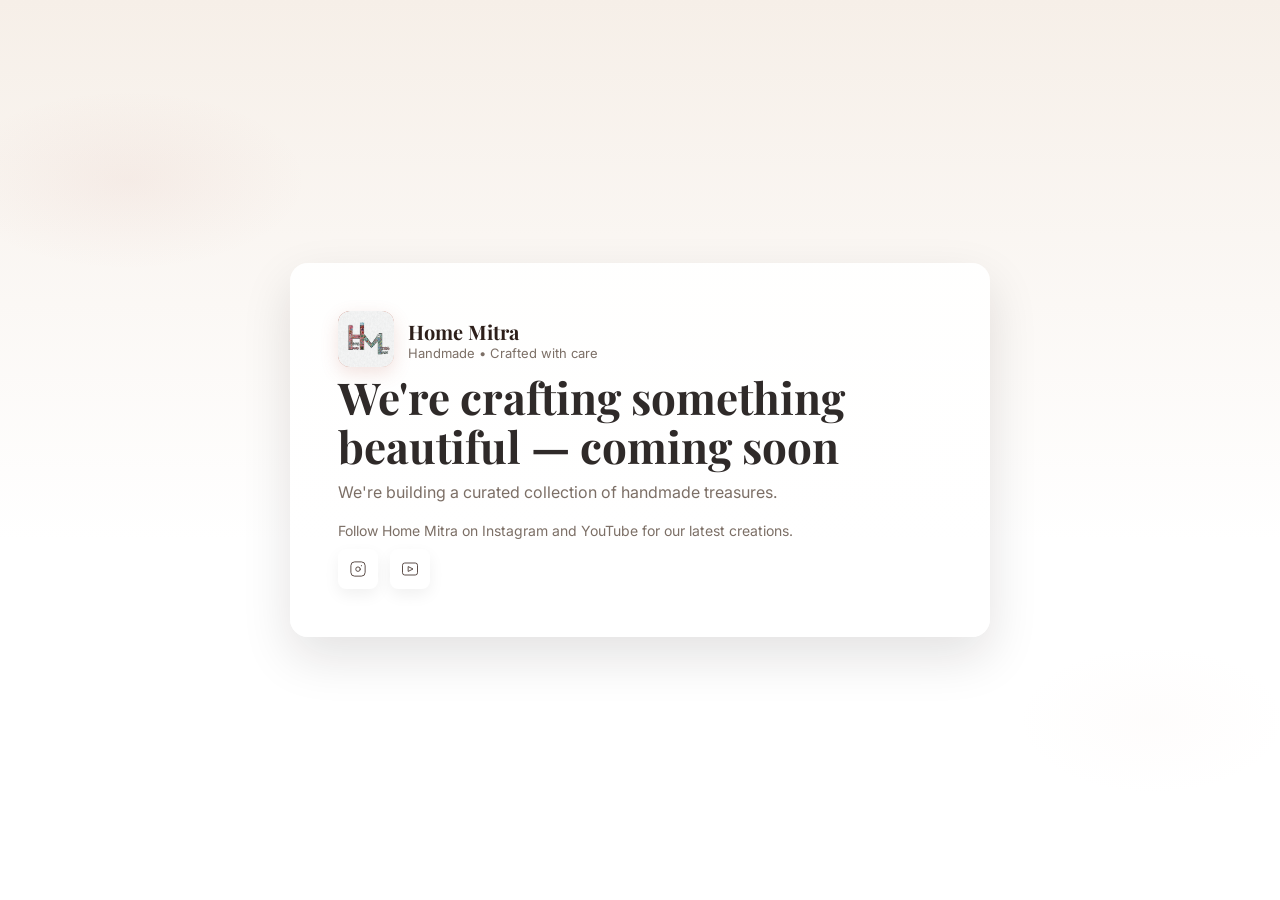
==== index.html @ 05067bf1 "Coming soon page" ====
<!doctype html>
<html lang="en">

<head>
    <meta charset="utf-8" />
    <meta name="viewport" content="width=device-width,initial-scale=1" />
    <title>Coming Soon — Home Mitra</title>
    <link rel="icon" type="image/png" href="images/favicon.ico">
    <link
        href="https://fonts.googleapis.com/css2?family=Inter:wght@300;400;600;700&family=Playfair+Display:wght@600&display=swap"
        rel="stylesheet">

    <style>
        :root {
            --bg-1: #f6efe8;
            --accent: #b55d4c;
            --muted: #7c6f66;
            --card: #ffffff;
        }

        * {
            box-sizing: border-box
        }

        html,
        body {
            height: 100%;
            margin: 0;
            font-family: Inter, system-ui, 'Segoe UI', Roboto, Helvetica, Arial;
            color: #222
        }

        body {
            display: grid;
            place-items: center;
            background: radial-gradient(1200px 600px at 10% 20%, rgba(181, 93, 76, 0.06), transparent 15%),
                radial-gradient(900px 500px at 90% 80%, rgba(229, 190, 176, 0.04), transparent 15%),
                linear-gradient(180deg, var(--bg-1), #fff 60%);
            min-height: 100vh;
            padding: 28px;
        }

        .card {
            position: relative;
            z-index: 2;
            width: 100%;
            max-width: 700px;
            border-radius: 18px;
            padding: 48px;
            background: linear-gradient(180deg, rgba(255, 255, 255, 0.95), rgba(255, 255, 255, 0.88));
            box-shadow: 0 20px 50px rgba(21, 20, 19, 0.12);
            display: flex;
            flex-direction: column;
            align-items: flex-start;
            text-align: left;
            gap: 20px;
        }

        .brand {
            display: flex;
            align-items: center;
            gap: 14px;
        }

        .logo {
            width: 56px;
            height: 56px;
            border-radius: 12px;
            background: linear-gradient(135deg, var(--accent), #e7b9ad);
            display: flex;
            justify-content: center;
            align-items: center;
            overflow: hidden;
            box-shadow: 0 6px 18px rgba(181, 93, 76, 0.18);
        }

        .logo img {
            width: 100%;
            height: 100%;
            object-fit: cover;
            border-radius: 10px;
        }

        .site-name {
            font-family: "Playfair Display", serif;
            font-size: 20px;
            color: #2d1f1a;
            font-weight: 700;
        }

        h1 {
            margin: 6px 0 12px;
            font-family: "Playfair Display", serif;
            font-size: 44px;
            line-height: 1.1;
            color: #2f2a29;
        }

        p.lead {
            margin: 0 0 20px;
            color: var(--muted);
            font-size: 16px;
            max-width: 58ch;
        }

        .note {
            margin-top: 10px;
            font-size: 14px;
            color: var(--muted);
        }

        .social {
            display: flex;
            gap: 12px;
            justify-content: flex-start;
            margin-top: 10px;
        }

        .social a {
            width: 40px;
            height: 40px;
            border-radius: 8px;
            background: #fff;
            display: grid;
            place-items: center;
            text-decoration: none;
            color: #2b2b2b;
            box-shadow: 0 6px 16px rgba(0, 0, 0, 0.06);
        }

        @media (max-width:600px) {
            .card {
                padding: 30px 20px;
            }

            h1 {
                font-size: 32px;
            }
        }
    </style>
</head>

<body>

    <main class="card">
        <section>
            <div class="brand">
                <!-- replace the src below with your actual logo path -->
                <div class="logo">
                    <img src="images/logo.jpg" alt="Home Mitra Logo" />
                </div>
                <div>
                    <div class="site-name">Home Mitra</div>
                    <div style="font-size:13px;color:var(--muted)">Handmade • Crafted with care</div>
                </div>
            </div>

            <h1>We're crafting something beautiful — coming soon</h1>
            <p class="lead">We're building a curated collection of handmade treasures.</p>

            <div class="note">Follow Home Mitra on Instagram and YouTube for our latest creations.</div>
            <div class="social">
                <a href="https://www.instagram.com/home_mitra?igsh=OGVlNzlpdnpwcTgy" title="Instagram" aria-label="Instagram">
                    <svg width="18" height="18" viewBox="0 0 24 24" fill="none">
                        <rect x="2.5" y="2.5" width="19" height="19" rx="5" stroke="#4b3b36" stroke-width="1.2" />
                        <path d="M16.5 7.5h.01" stroke="#4b3b36" stroke-width="1.4" stroke-linecap="round" />
                        <path d="M15 12.2a3 3 0 1 1-6 0 3 3 0 0 1 6 0z" stroke="#4b3b36" stroke-width="1.2"
                            stroke-linecap="round" stroke-linejoin="round" />
                    </svg>
                </a>

                <a href="https://youtube.com/@home_mitra?si=1oGCM_lJchJNi71o" title="YouTube" aria-label="YouTube">
  <svg width="18" height="18" viewBox="0 0 24 24" fill="none">
    <rect x="2" y="4" width="20" height="16" rx="3" stroke="#4b3b36" stroke-width="1.2"/>
    <polygon points="10,9 16,12 10,15" stroke="#4b3b36" stroke-width="1.2" fill="none" stroke-linejoin="round" stroke-linecap="round"/>
  </svg>
</a>


            </div>
        </section>
    </main>

</body>

</html>
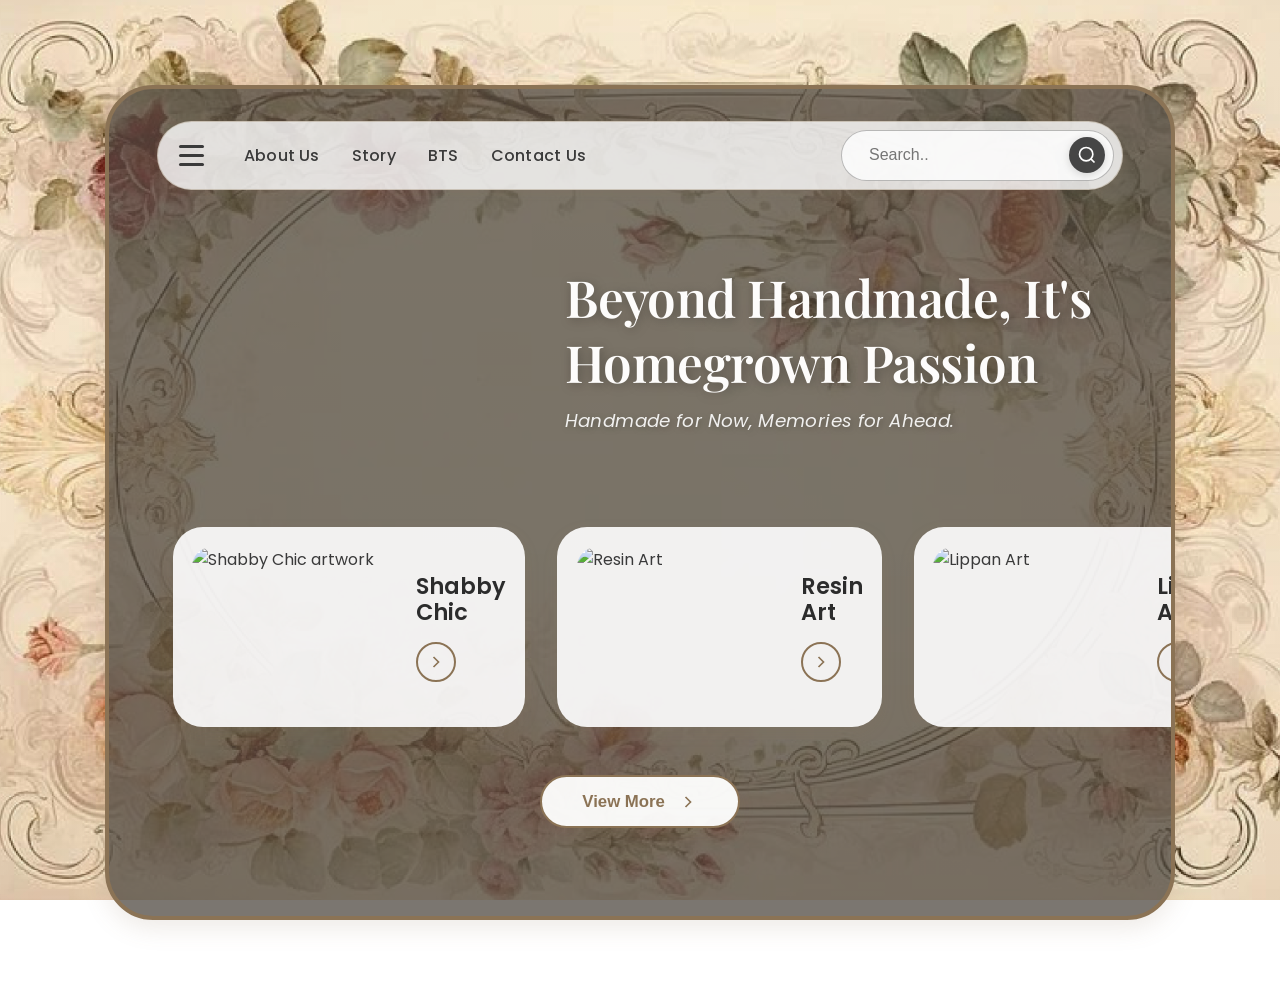
==== commit 41df26e6: "Home page" ====
--- a/index.html
+++ b/index.html
@@ -1,186 +1,117 @@
-<!doctype html>
+<!DOCTYPE html>
 <html lang="en">
+<head>
+    <meta charset="UTF-8">
+    <meta name="viewport" content="width=device-width, initial-scale=1.0">
+    <title>Home Mitra - Beyond Handmade, It's Homegrown Passion</title>
+    <link rel="icon" type="image/png" href="images/favicon.ico">
+    <link href="https://fonts.googleapis.com/css2?family=Playfair+Display:wght@600;700&family=Poppins:ital,wght@0,400;0,500;1,400;1,500&display=swap" rel="stylesheet">
+    <link rel="stylesheet" href="styles.css">
+</head>
+<body>
+    <main>
+        <div class="glass-container">
+            <header class="header">
+                <nav class="navbar">
+                    <button class="menu-toggle" aria-label="Toggle menu">
+                        <span></span>
+                        <span></span>
+                        <span></span>
+                    </button>
+                    <ul class="nav-links">
+                        <li><a href="#about">About Us</a></li>
+                        <li><a href="#story">Story</a></li>
+                        <li><a href="#bts">BTS</a></li>
+                        <li><a href="#contact">Contact Us</a></li>
+                    </ul>
+                    <div class="search-container">
+                        <input type="text" class="search-input" placeholder="Search..">
+                        <button class="search-btn" aria-label="Search">
+                            <svg width="20" height="20" viewBox="0 0 24 24" fill="none" stroke="currentColor" stroke-width="2">
+                                <circle cx="11" cy="11" r="8"/>
+                                <path d="m21 21-4.35-4.35"/>
+                            </svg>
+                        </button>
+                    </div>
+                </nav>
+            </header>
+            <section class="hero">
+                <div class="hero-content">
+                    <h1 class="hero-title">
+                        <span>Beyond Handmade,&nbsp;It's</span>
+                        <span>Homegrown Passion</span>
+                    </h1>
+                    <p class="hero-subtitle">Handmade for Now, Memories for Ahead.</p>
+                </div>
+            </section>
 
-<head>
-    <meta charset="utf-8" />
-    <meta name="viewport" content="width=device-width,initial-scale=1" />
-    <title>Coming Soon — Home Mitra</title>
-    <link rel="icon" type="image/png" href="images/favicon.ico">
-    <link
-        href="https://fonts.googleapis.com/css2?family=Inter:wght@300;400;600;700&family=Playfair+Display:wght@600&display=swap"
-        rel="stylesheet">
+            <section class="products">
+                <div class="products-grid">
+                    <article class="product-card" data-category="shabby-chic">
+                        <div class="product-image">
+                            <img src="images/Shabby_chic.jpg" alt="Shabby Chic artwork">
+                        </div>
+                        <div class="product-info">
+                            <div class="product-copy">
+                                <h2>Shabby<br>Chic</h2>
+                            </div>
+                            <div class="product-cta">
+                                <a href="#shabby-chic" class="product-link" aria-label="View Shabby Chic collection">
+                                    <svg width="24" height="24" viewBox="0 0 24 24" fill="none" stroke="currentColor" stroke-width="2">
+                                        <polyline points="9 18 15 12 9 6"/>
+                                    </svg>
+                                </a>
+                            </div>
+                        </div>
+                    </article>
 
-    <style>
-        :root {
-            --bg-1: #f6efe8;
-            --accent: #b55d4c;
-            --muted: #7c6f66;
-            --card: #ffffff;
-        }
+                    <article class="product-card" data-category="resin-art">
+                        <div class="product-image">
+                            <img src="images/Resin_art.jpg" alt="Resin Art">
+                        </div>
+                        <div class="product-info">
+                            <div class="product-copy">
+                                <h2>Resin<br>Art</h2>
+                            </div>
+                            <div class="product-cta">
+                                <a href="#resin-art" class="product-link" aria-label="View Resin Art collection">
+                                    <svg width="24" height="24" viewBox="0 0 24 24" fill="none" stroke="currentColor" stroke-width="2">
+                                        <polyline points="9 18 15 12 9 6"/>
+                                    </svg>
+                                </a>
+                            </div>
+                        </div>
+                    </article>
 
-        * {
-            box-sizing: border-box
-        }
+                    <article class="product-card" data-category="lippan-art">
+                        <div class="product-image">
+                            <img src="images/Lippan_art.jpg" alt="Lippan Art">
+                        </div>
+                        <div class="product-info">
+                            <div class="product-copy">
+                                <h2>Lippan<br>Art</h2>
+                            </div>
+                            <div class="product-cta">
+                                <a href="#lippan-art" class="product-link" aria-label="View Lippan Art collection">
+                                    <svg width="24" height="24" viewBox="0 0 24 24" fill="none" stroke="currentColor" stroke-width="2">
+                                        <polyline points="9 18 15 12 9 6"/>
+                                    </svg>
+                                </a>
+                            </div>
+                        </div>
+                    </article>
+                </div>
 
-        html,
-        body {
-            height: 100%;
-            margin: 0;
-            font-family: Inter, system-ui, 'Segoe UI', Roboto, Helvetica, Arial;
-            color: #222
-        }
-
-        body {
-            display: grid;
-            place-items: center;
-            background: radial-gradient(1200px 600px at 10% 20%, rgba(181, 93, 76, 0.06), transparent 15%),
-                radial-gradient(900px 500px at 90% 80%, rgba(229, 190, 176, 0.04), transparent 15%),
-                linear-gradient(180deg, var(--bg-1), #fff 60%);
-            min-height: 100vh;
-            padding: 28px;
-        }
-
-        .card {
-            position: relative;
-            z-index: 2;
-            width: 100%;
-            max-width: 700px;
-            border-radius: 18px;
-            padding: 48px;
-            background: linear-gradient(180deg, rgba(255, 255, 255, 0.95), rgba(255, 255, 255, 0.88));
-            box-shadow: 0 20px 50px rgba(21, 20, 19, 0.12);
-            display: flex;
-            flex-direction: column;
-            align-items: flex-start;
-            text-align: left;
-            gap: 20px;
-        }
-
-        .brand {
-            display: flex;
-            align-items: center;
-            gap: 14px;
-        }
-
-        .logo {
-            width: 56px;
-            height: 56px;
-            border-radius: 12px;
-            background: linear-gradient(135deg, var(--accent), #e7b9ad);
-            display: flex;
-            justify-content: center;
-            align-items: center;
-            overflow: hidden;
-            box-shadow: 0 6px 18px rgba(181, 93, 76, 0.18);
-        }
-
-        .logo img {
-            width: 100%;
-            height: 100%;
-            object-fit: cover;
-            border-radius: 10px;
-        }
-
-        .site-name {
-            font-family: "Playfair Display", serif;
-            font-size: 20px;
-            color: #2d1f1a;
-            font-weight: 700;
-        }
-
-        h1 {
-            margin: 6px 0 12px;
-            font-family: "Playfair Display", serif;
-            font-size: 44px;
-            line-height: 1.1;
-            color: #2f2a29;
-        }
-
-        p.lead {
-            margin: 0 0 20px;
-            color: var(--muted);
-            font-size: 16px;
-            max-width: 58ch;
-        }
-
-        .note {
-            margin-top: 10px;
-            font-size: 14px;
-            color: var(--muted);
-        }
-
-        .social {
-            display: flex;
-            gap: 12px;
-            justify-content: flex-start;
-            margin-top: 10px;
-        }
-
-        .social a {
-            width: 40px;
-            height: 40px;
-            border-radius: 8px;
-            background: #fff;
-            display: grid;
-            place-items: center;
-            text-decoration: none;
-            color: #2b2b2b;
-            box-shadow: 0 6px 16px rgba(0, 0, 0, 0.06);
-        }
-
-        @media (max-width:600px) {
-            .card {
-                padding: 30px 20px;
-            }
-
-            h1 {
-                font-size: 32px;
-            }
-        }
-    </style>
-</head>
-
-<body>
-
-    <main class="card">
-        <section>
-            <div class="brand">
-                <!-- replace the src below with your actual logo path -->
-                <div class="logo">
-                    <img src="images/logo.jpg" alt="Home Mitra Logo" />
-                </div>
-                <div>
-                    <div class="site-name">Home Mitra</div>
-                    <div style="font-size:13px;color:var(--muted)">Handmade • Crafted with care</div>
-                </div>
-            </div>
-
-            <h1>We're crafting something beautiful — coming soon</h1>
-            <p class="lead">We're building a curated collection of handmade treasures.</p>
-
-            <div class="note">Follow Home Mitra on Instagram and YouTube for our latest creations.</div>
-            <div class="social">
-                <a href="https://www.instagram.com/home_mitra?igsh=OGVlNzlpdnpwcTgy" title="Instagram" aria-label="Instagram">
-                    <svg width="18" height="18" viewBox="0 0 24 24" fill="none">
-                        <rect x="2.5" y="2.5" width="19" height="19" rx="5" stroke="#4b3b36" stroke-width="1.2" />
-                        <path d="M16.5 7.5h.01" stroke="#4b3b36" stroke-width="1.4" stroke-linecap="round" />
-                        <path d="M15 12.2a3 3 0 1 1-6 0 3 3 0 0 1 6 0z" stroke="#4b3b36" stroke-width="1.2"
-                            stroke-linecap="round" stroke-linejoin="round" />
+                <button class="view-more-btn">
+                    View More
+                    <svg width="20" height="20" viewBox="0 0 24 24" fill="none" stroke="currentColor" stroke-width="2">
+                        <polyline points="9 18 15 12 9 6"/>
                     </svg>
-                </a>
-
-                <a href="https://youtube.com/@home_mitra?si=1oGCM_lJchJNi71o" title="YouTube" aria-label="YouTube">
-  <svg width="18" height="18" viewBox="0 0 24 24" fill="none">
-    <rect x="2" y="4" width="20" height="16" rx="3" stroke="#4b3b36" stroke-width="1.2"/>
-    <polygon points="10,9 16,12 10,15" stroke="#4b3b36" stroke-width="1.2" fill="none" stroke-linejoin="round" stroke-linecap="round"/>
-  </svg>
-</a>
-
-
-            </div>
-        </section>
+                </button>
+            </section>
+        </div>
     </main>
 
+    <script src="script.js"></script>
 </body>
-
 </html>
--- a/styles.css
+++ b/styles.css
@@ -0,0 +1,463 @@
+:root {
+    --primary-color: #8B7355;
+    --secondary-color: #D4A574;
+    --accent-color: #C19A6B;
+    --text-dark: #3A3A3A;
+    --text-light: #FFFFFF;
+    --bg-overlay: rgba(0, 0, 0, 0.2);
+    --glass-bg: rgba(255, 255, 255, 0.2);
+    --glass-border: rgba(255, 255, 255, 0.3);
+    --card-bg: rgba(255, 255, 255, 0.95);
+    --border-radius: 20px;
+    --transition: all 0.3s ease;
+}
+
+* {
+    margin: 0;
+    padding: 0;
+    box-sizing: border-box;
+}
+
+body {
+    font-family: 'Poppins', sans-serif;
+    line-height: 1.6;
+    color: var(--text-dark);
+    background-image: url('images/backgroud_image.jpg');
+    background-size: cover;
+    background-position: center;
+    background-attachment: fixed;
+    min-height: 100vh;
+    position: relative;
+    padding: 40px 60px;
+}
+
+body::before {
+    content: '';
+    position: fixed;
+    inset: 0;
+    background: linear-gradient(180deg, rgba(255, 249, 239, 0.08) 0%, rgba(228, 190, 164, 0.06) 45%, rgba(126, 74, 56, 0.08) 100%);
+    z-index: -1;
+}
+
+main {
+    display: flex;
+    justify-content: center;
+    position: relative;
+}
+
+/* Main Container */
+.glass-container {
+    width: 90vw;
+    margin: 5vh;
+    background: rgb(79 72 65 / 75%);
+    backdrop-filter: none;
+    -webkit-backdrop-filter: none;
+    border: 4px solid #8B7355;
+    border-radius: 48px;
+    box-shadow: 0 8px 24px rgba(139, 115, 85, 0.15);
+    padding: 2rem 3rem 3rem;
+    min-height: 50vh;
+    position: relative;
+    overflow: hidden;
+}
+
+/* Header Styles */
+.header {
+    position: relative;
+    width: 100%;
+    background: transparent;
+    backdrop-filter: none;
+    box-shadow: none;
+    padding: 0;
+    margin-bottom: 1.6rem;
+}
+
+.navbar {
+    width: 100%;
+    margin: 0 auto;
+    display: flex;
+    align-items: center;
+    justify-content: space-between;
+    background: rgba(255, 255, 255, 0.8);
+    border-radius: 999px;
+    border: 1px solid rgba(139, 115, 85, 0.3);
+    box-shadow: 0 3px 10px rgba(139, 115, 85, 0.12);
+    padding: 0.5rem 0.5rem 0.5rem 0.8rem;
+    gap: 1rem;
+}
+
+.menu-toggle {
+    display: flex;
+    flex-direction: column;
+    background: transparent;
+    border: none;
+    cursor: pointer;
+    padding: 0.5rem;
+    border-radius: 8px;
+    box-shadow: none;
+    margin: 0;
+}
+
+.menu-toggle span {
+    width: 25px;
+    height: 3px;
+    background: var(--text-dark);
+    margin: 3px 0;
+    transition: var(--transition);
+    border-radius: 3px;
+}
+
+.nav-links {
+    display: flex;
+    list-style: none;
+    gap: 2rem;
+    align-items: center;
+    flex: 1;
+    justify-content: flex-start;
+    margin-left: 1rem;
+}
+
+.nav-links a {
+    text-decoration: none;
+    color: var(--text-dark);
+    font-weight: 500;
+    transition: var(--transition);
+    position: relative;
+    font-size: 1rem;
+    letter-spacing: 0.015em;
+}
+
+.nav-links a::after {
+    content: '';
+    position: absolute;
+    bottom: -5px;
+    left: 0;
+    width: 0;
+    height: 2px;
+    background: var(--primary-color);
+    transition: var(--transition);
+}
+
+.nav-links a:hover::after {
+    width: 100%;
+}
+
+.search-container {
+    display: flex;
+    align-items: center;
+    background: rgba(255, 255, 255, 0.8);
+    border-radius: 999px;
+    padding: 0.4rem 0.5rem 0.4rem 1.2rem;
+    border: 1px solid rgba(30, 30, 30, 0.3);
+    gap: 0.5rem;
+}
+
+.search-input {
+    border: none;
+    outline: none;
+    padding: 0.5rem;
+    font-size: 1rem;
+    width: 200px;
+    background: transparent;
+    color: var(--text-dark);
+}
+
+.search-btn {
+    background: rgba(25, 25, 25, 0.8);
+    border: none;
+    cursor: pointer;
+    color: var(--text-light);
+    display: flex;
+    align-items: center;
+    justify-content: center;
+    width: 36px;
+    height: 36px;
+    border-radius: 50%;
+    box-shadow: 0 2px 8px rgba(0, 0, 0, 0.15);
+}
+
+/* Hero Section */
+.hero {
+    padding: 3rem 0 3.5rem;
+    display: flex;
+    justify-content: flex-end;
+    align-items: center;
+    min-height: 280px;
+}
+
+.hero-content {
+    max-width: 550px;
+    text-align: left;
+    margin-right: 2rem;
+}
+
+.hero-title {
+    font-family: 'Playfair Display', serif;
+    font-size: 3.2rem;
+    color: #fdfcfb;
+    margin-bottom: 0.8rem;
+    text-shadow: 2px 2px 12px rgba(0, 0, 0, 0.3);
+    line-height: 1.2;
+    font-weight: 600;
+    letter-spacing: -0.01em;
+    display: flex;
+    flex-direction: column;
+    gap: 0.2rem;
+    align-items: flex-start;
+    text-align: left;
+}
+
+.hero-subtitle {
+    font-size: 1.15rem;
+    color: rgba(255, 255, 255, 0.9);
+    font-style: italic;
+    text-shadow: 2px 2px 6px rgba(0, 0, 0, 0.25);
+    letter-spacing: 0.02em;
+    text-align: left;
+    font-weight: 400;
+}
+
+/* Products Section */
+.products {
+    padding: 2rem 0 2.5rem;
+}
+
+.products-grid {
+    display: grid;
+    grid-template-columns: repeat(3, 1fr);
+    gap: 2rem;
+    margin-bottom: 3rem;
+    padding: 0 1rem;
+}
+
+.product-card {
+    background: rgba(255, 255, 255, 0.9);
+    border-radius: 30px;
+    overflow: visible;
+    box-shadow: 0 6px 16px rgba(139, 115, 85, 0.12);
+    transition: var(--transition);
+    cursor: pointer;
+    display: flex;
+    flex-direction: row;
+    align-items: stretch;
+    padding: 1.2rem;
+    height: auto;
+    min-height: 200px;
+}
+
+.product-card:hover {
+    transform: translateY(-5px);
+    box-shadow: 0 10px 25px rgba(139, 115, 85, 0.18);
+}
+
+.product-image {
+    flex: 0 0 200px;
+    width: 200px;
+    height: 160px;
+    overflow: hidden;
+    position: relative;
+    border-radius: 20px;
+    margin-right: 1.5rem;
+}
+
+.product-image img {
+    width: 100%;
+    height: 100%;
+    object-fit: cover;
+    transition: var(--transition);
+    display: block;
+}
+
+.product-card:hover .product-image img {
+    transform: scale(1.05);
+}
+
+.product-info {
+    flex: 1;
+    display: flex;
+    flex-direction: column;
+    align-items: flex-start;
+    justify-content: center;
+    padding: 0;
+    background: none;
+    position: relative;
+}
+
+.product-copy {
+    margin-bottom: 1rem;
+}
+
+.product-copy h2 {
+    font-family: 'Poppins', sans-serif;
+    font-size: 1.4rem;
+    font-weight: 600;
+    color: #2c2c2c;
+    line-height: 1.2;
+    text-align: left;
+}
+
+.product-cta {
+    display: flex;
+    align-items: center;
+    justify-content: flex-start;
+}
+
+.product-link {
+    display: inline-flex;
+    align-items: center;
+    justify-content: center;
+    width: 40px;
+    height: 40px;
+    border-radius: 50%;
+    background: transparent;
+    color: #8B7355;
+    transition: var(--transition);
+    border: 2px solid #8B7355;
+}
+
+.product-link svg {
+    width: 20px;
+    height: 20px;
+}
+
+.product-link:hover {
+    background: #8B7355;
+    color: white;
+    transform: scale(1.1);
+}
+
+/* View More Button */
+.view-more-btn {
+    display: inline-flex;
+    align-items: center;
+    gap: 0.8rem;
+    margin: 0 auto;
+    padding: 0.9rem 2.5rem;
+    background: rgba(255, 255, 255, 0.95);
+    color: #8B7355;
+    border: 2px solid #8B7355;
+    border-radius: 999px;
+    font-size: 1.05rem;
+    font-weight: 600;
+    cursor: pointer;
+    transition: var(--transition);
+    box-shadow: 0 6px 16px rgba(139, 115, 85, 0.12);
+    position: relative;
+    display: flex;
+    justify-content: center;
+}
+
+.view-more-btn:hover {
+    background: #8B7355;
+    color: white;
+    transform: translateY(-2px);
+    box-shadow: 0 10px 24px rgba(139, 115, 85, 0.18);
+}
+
+.view-more-btn svg,
+.product-link svg {
+    stroke: currentColor;
+}
+
+/* Responsive Design */
+@media (max-width: 1024px) {
+    .products-grid {
+        grid-template-columns: repeat(2, 1fr);
+    }
+}
+
+@media (max-width: 768px) {
+    .glass-container {
+        margin: 40px;
+        padding: 2rem;
+    }
+
+    .menu-toggle {
+        display: flex;
+    }
+
+    .nav-links {
+        display: none;
+        position: absolute;
+        top: 100%;
+        left: 0;
+        width: 100%;
+        background: var(--card-bg);
+        flex-direction: column;
+        padding: 1rem;
+        box-shadow: 0 5px 15px rgba(0, 0, 0, 0.1);
+    }
+
+    .nav-links.active {
+        display: flex;
+    }
+
+    .search-container {
+        display: none;
+    }
+
+    .hero-title {
+        font-size: 2rem;
+        text-align: left;
+    }
+
+    .hero-subtitle {
+        font-size: 1rem;
+        text-align: left;
+    }
+
+    .products-grid {
+        grid-template-columns: 1fr;
+    }
+
+    .product-card {
+        flex-direction: column;
+        padding: 1rem;
+        min-height: 350px;
+    }
+
+    .product-image {
+        width: 100%;
+        flex: none;
+        height: 200px;
+        margin-right: 0;
+        margin-bottom: 1rem;
+    }
+}
+
+@media (max-width: 480px) {
+    body {
+        padding: 10px;
+    }
+
+    .glass-container {
+        padding: 1.5rem;
+        margin: 1.5rem;
+    }
+
+    .hero-title {
+        font-size: 1.8rem;
+        text-align: left;
+    }
+    
+    .hero-subtitle {
+        text-align: left;
+    }
+    
+    .hero-content {
+        margin-right: 1rem;
+    }
+
+    .navbar {
+        padding: 0 1rem;
+    }
+
+    .product-info h2 {
+        font-size: 1.1rem;
+    }
+
+    .product-link {
+        width: 40px;
+        height: 40px;
+    }
+}
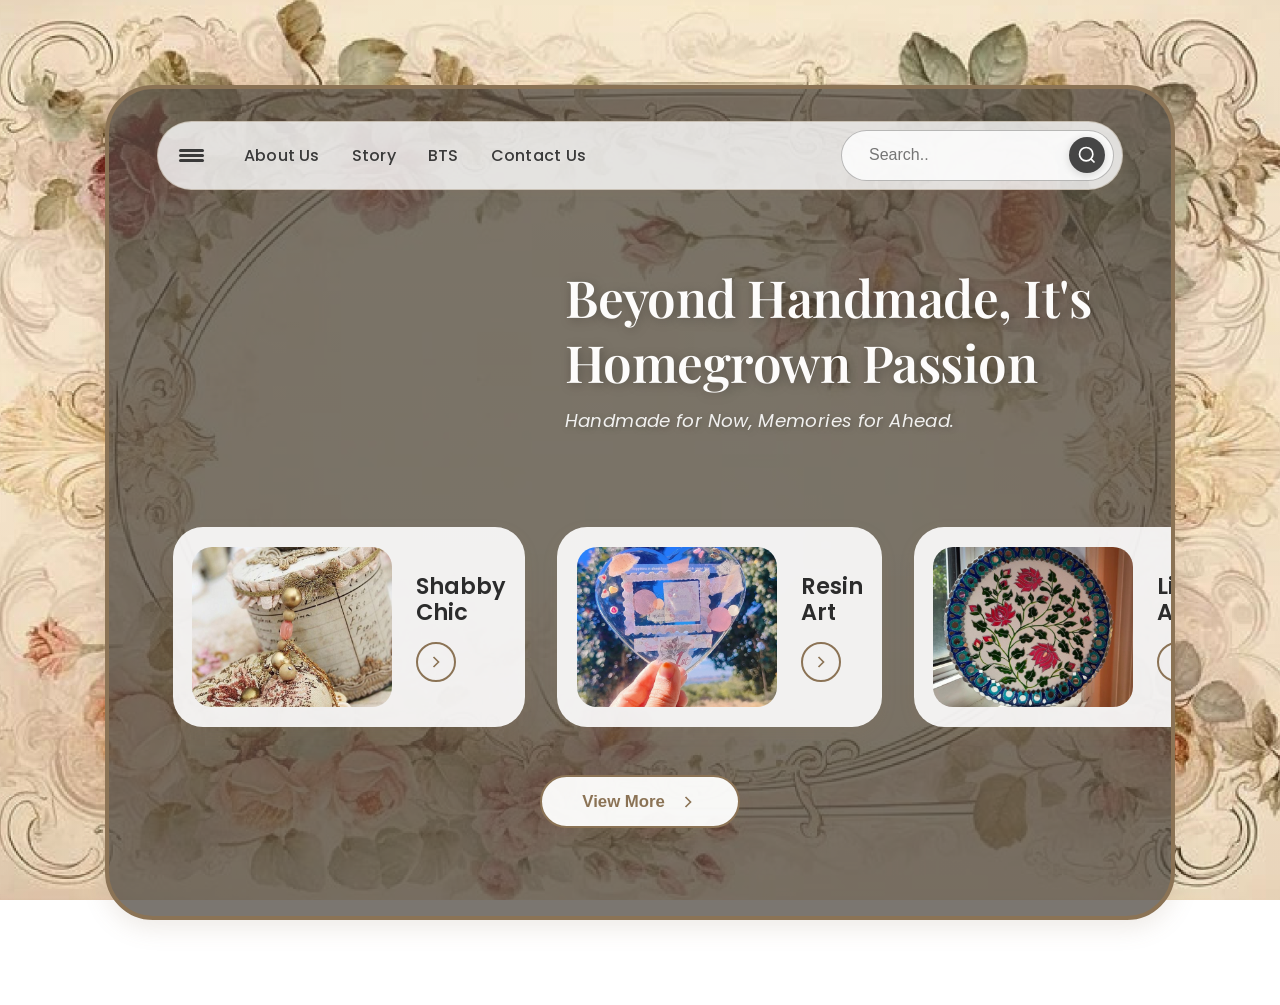
==== commit 494a756f: "Image correction and new pages linked to homepgae" ====
--- a/index.html
+++ b/index.html
@@ -19,10 +19,10 @@
                         <span></span>
                     </button>
                     <ul class="nav-links">
-                        <li><a href="#about">About Us</a></li>
-                        <li><a href="#story">Story</a></li>
-                        <li><a href="#bts">BTS</a></li>
-                        <li><a href="#contact">Contact Us</a></li>
+                        <li><a href="pages/about.html">About Us</a></li>
+                        <li><a href="pages/story.html">Story</a></li>
+                        <li><a href="pages/bts.html">BTS</a></li>
+                        <li><a href="pages/contact.html">Contact Us</a></li>
                     </ul>
                     <div class="search-container">
                         <input type="text" class="search-input" placeholder="Search..">
@@ -49,7 +49,7 @@
                 <div class="products-grid">
                     <article class="product-card" data-category="shabby-chic">
                         <div class="product-image">
-                            <img src="images/Shabby_chic.jpg" alt="Shabby Chic artwork">
+                            <img src="images/shabby_chic.jpg" alt="Shabby Chic artwork">
                         </div>
                         <div class="product-info">
                             <div class="product-copy">
@@ -67,7 +67,7 @@
 
                     <article class="product-card" data-category="resin-art">
                         <div class="product-image">
-                            <img src="images/Resin_art.jpg" alt="Resin Art">
+                            <img src="images/resin_art.jpg" alt="Resin Art">
                         </div>
                         <div class="product-info">
                             <div class="product-copy">
@@ -85,7 +85,7 @@
 
                     <article class="product-card" data-category="lippan-art">
                         <div class="product-image">
-                            <img src="images/Lippan_art.jpg" alt="Lippan Art">
+                            <img src="images/lippan_art.jpg" alt="Lippan Art">
                         </div>
                         <div class="product-info">
                             <div class="product-copy">
--- a/styles.css
+++ b/styles.css
@@ -102,7 +102,7 @@
     width: 25px;
     height: 3px;
     background: var(--text-dark);
-    margin: 3px 0;
+    margin: 1px 0;
     transition: var(--transition);
     border-radius: 3px;
 }
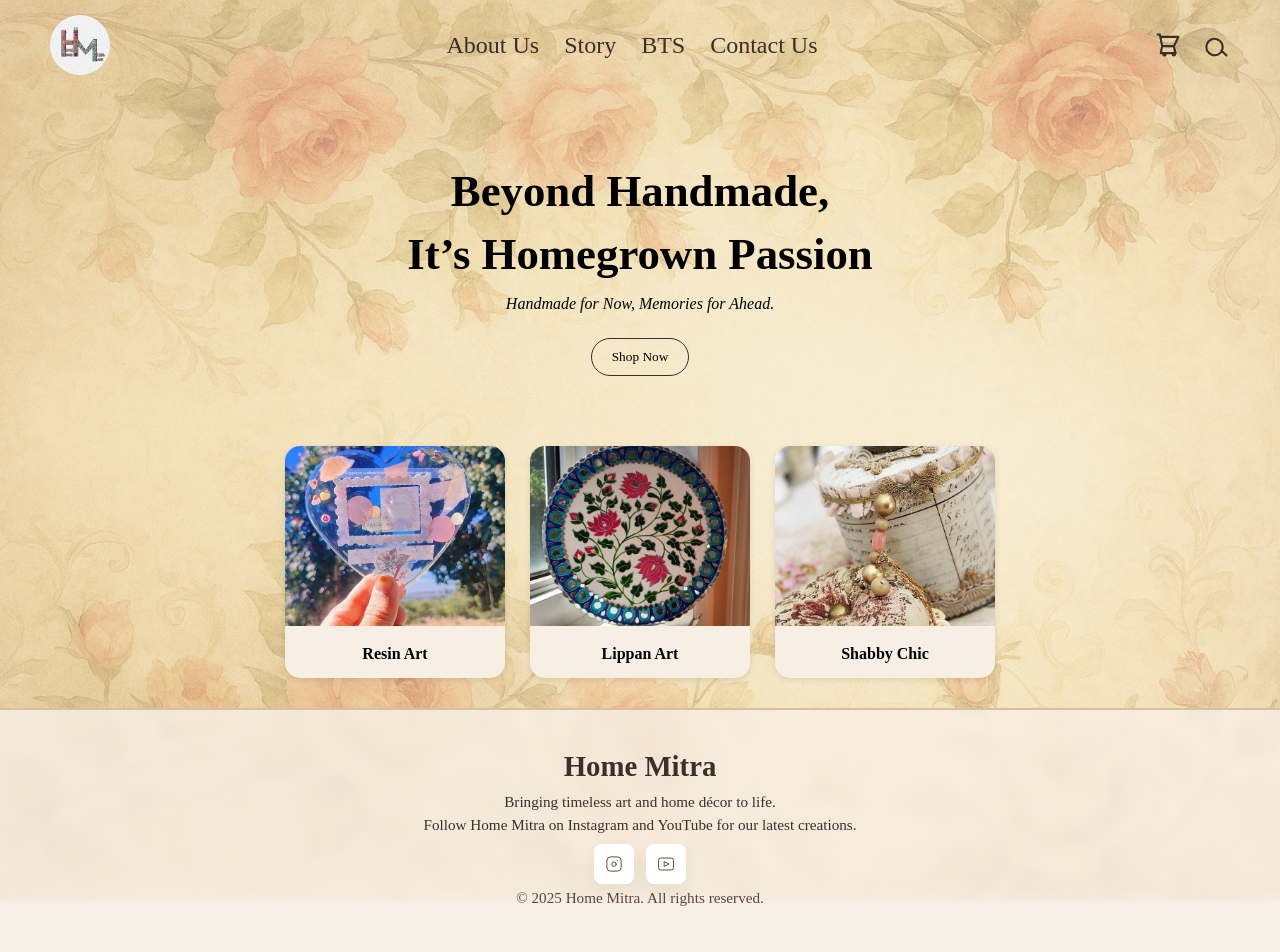
==== commit 1aeb1fbd: "UI updated" ====
--- a/index.html
+++ b/index.html
@@ -1,117 +1,134 @@
 <!DOCTYPE html>
 <html lang="en">
+
 <head>
-    <meta charset="UTF-8">
-    <meta name="viewport" content="width=device-width, initial-scale=1.0">
-    <title>Home Mitra - Beyond Handmade, It's Homegrown Passion</title>
-    <link rel="icon" type="image/png" href="images/favicon.ico">
-    <link href="https://fonts.googleapis.com/css2?family=Playfair+Display:wght@600;700&family=Poppins:ital,wght@0,400;0,500;1,400;1,500&display=swap" rel="stylesheet">
-    <link rel="stylesheet" href="styles.css">
+  <meta charset="UTF-8" />
+  <meta name="viewport" content="width=device-width, initial-scale=1.0" />
+  <title>Home Mitra</title>
+  <link rel="icon" type="image/png" href="images/favicon.ico">
+  <link rel="stylesheet" href="styles.css">
 </head>
+
 <body>
-    <main>
-        <div class="glass-container">
-            <header class="header">
-                <nav class="navbar">
-                    <button class="menu-toggle" aria-label="Toggle menu">
-                        <span></span>
-                        <span></span>
-                        <span></span>
-                    </button>
-                    <ul class="nav-links">
-                        <li><a href="pages/about.html">About Us</a></li>
-                        <li><a href="pages/story.html">Story</a></li>
-                        <li><a href="pages/bts.html">BTS</a></li>
-                        <li><a href="pages/contact.html">Contact Us</a></li>
-                    </ul>
-                    <div class="search-container">
-                        <input type="text" class="search-input" placeholder="Search..">
-                        <button class="search-btn" aria-label="Search">
-                            <svg width="20" height="20" viewBox="0 0 24 24" fill="none" stroke="currentColor" stroke-width="2">
-                                <circle cx="11" cy="11" r="8"/>
-                                <path d="m21 21-4.35-4.35"/>
-                            </svg>
-                        </button>
-                    </div>
-                </nav>
-            </header>
-            <section class="hero">
-                <div class="hero-content">
-                    <h1 class="hero-title">
-                        <span>Beyond Handmade,&nbsp;It's</span>
-                        <span>Homegrown Passion</span>
-                    </h1>
-                    <p class="hero-subtitle">Handmade for Now, Memories for Ahead.</p>
-                </div>
-            </section>
 
-            <section class="products">
-                <div class="products-grid">
-                    <article class="product-card" data-category="shabby-chic">
-                        <div class="product-image">
-                            <img src="images/shabby_chic.jpg" alt="Shabby Chic artwork">
-                        </div>
-                        <div class="product-info">
-                            <div class="product-copy">
-                                <h2>Shabby<br>Chic</h2>
-                            </div>
-                            <div class="product-cta">
-                                <a href="#shabby-chic" class="product-link" aria-label="View Shabby Chic collection">
-                                    <svg width="24" height="24" viewBox="0 0 24 24" fill="none" stroke="currentColor" stroke-width="2">
-                                        <polyline points="9 18 15 12 9 6"/>
-                                    </svg>
-                                </a>
-                            </div>
-                        </div>
-                    </article>
+  <header>
+    <div class="logo-section">
+      <img src="images/logo.jpg" alt="Logo" />
+    </div>
 
-                    <article class="product-card" data-category="resin-art">
-                        <div class="product-image">
-                            <img src="images/resin_art.jpg" alt="Resin Art">
-                        </div>
-                        <div class="product-info">
-                            <div class="product-copy">
-                                <h2>Resin<br>Art</h2>
-                            </div>
-                            <div class="product-cta">
-                                <a href="#resin-art" class="product-link" aria-label="View Resin Art collection">
-                                    <svg width="24" height="24" viewBox="0 0 24 24" fill="none" stroke="currentColor" stroke-width="2">
-                                        <polyline points="9 18 15 12 9 6"/>
-                                    </svg>
-                                </a>
-                            </div>
-                        </div>
-                    </article>
+    <nav>
+      <ul>
+        <li><a href="pages/about.html">About Us</a></li>
+        <li><a href="pages/story.html">Story</a></li>
+        <li><a href="pages/bts.html">BTS</a></li>
+        <li><a href="pages/contact.html">Contact Us</a></li>
+      </ul>
+    </nav>
 
-                    <article class="product-card" data-category="lippan-art">
-                        <div class="product-image">
-                            <img src="images/lippan_art.jpg" alt="Lippan Art">
-                        </div>
-                        <div class="product-info">
-                            <div class="product-copy">
-                                <h2>Lippan<br>Art</h2>
-                            </div>
-                            <div class="product-cta">
-                                <a href="#lippan-art" class="product-link" aria-label="View Lippan Art collection">
-                                    <svg width="24" height="24" viewBox="0 0 24 24" fill="none" stroke="currentColor" stroke-width="2">
-                                        <polyline points="9 18 15 12 9 6"/>
-                                    </svg>
-                                </a>
-                            </div>
-                        </div>
-                    </article>
-                </div>
+    <div class="icons">
+      <!-- Cart Icon -->
+      <svg id="cart-icon" xmlns="http://www.w3.org/2000/svg" fill="none" viewBox="0 0 24 24" stroke-width="1.8"
+        stroke="currentColor">
+        <path stroke-linecap="round" stroke-linejoin="round"
+          d="M3 3h2l.4 2M7 13h10l4-8H5.4M7 13l-1.2 6h12.4L17 13M7 13L5.4 5M17 13l1.6 6M9 21a1 1 0 110-2 1 1 0 010 2zm8 0a1 1 0 110-2 1 1 0 010 2z" />
+      </svg>
 
-                <button class="view-more-btn">
-                    View More
-                    <svg width="20" height="20" viewBox="0 0 24 24" fill="none" stroke="currentColor" stroke-width="2">
-                        <polyline points="9 18 15 12 9 6"/>
-                    </svg>
-                </button>
-            </section>
-        </div>
-    </main>
+      <!-- Cart Dropdown -->
+      <div class="cart-dropdown" id="cart-dropdown">
+        <h4>Shop by Category</h4>
+        <h4>Handmade</h4>
+        <ul>
+          <li>Crochet</li>
+          <li>Resin</li>
+          <li>Lippan</li>
+          <li>Mosaic</li>
+          <li>Shabby Chic</li>
+          <li>Vintage Crafts</li>
+          <li>MDF Crafts</li>
+          <li>Sewing Crafts</li>
+          <li>Macrame</li>
+          <li>Embroidery</li>
+        </ul>
+        <h4>Art and Craft Supplies</h4>
+        <ul>
+          <li>Resin Kit for Beginners</li>
+          <li>Journal Supplies</li>
+          <li>Scrapbooking Supplies</li>
+          <li>Glitters</li>
+          <li>Laces</li>
+          <li>Beads</li>
+        </ul>
+      </div>
 
-    <script src="script.js"></script>
+      <!-- Search Icon -->
+      <svg xmlns="http://www.w3.org/2000/svg" fill="none" viewBox="0 0 24 24" stroke-width="1.8" stroke="currentColor">
+        <path stroke-linecap="round" stroke-linejoin="round"
+          d="M21 21l-4.35-4.35M17 10.5A6.5 6.5 0 104.5 17 6.5 6.5 0 0017 10.5z" />
+      </svg>
+
+      <div class="hamburger">
+        <div></div>
+        <div></div>
+        <div></div>
+      </div>
+    </div>
+  </header>
+
+  <section class="hero">
+    <h1>Beyond Handmade,<br>It’s Homegrown Passion</h1>
+    <p>Handmade for Now, Memories for Ahead.</p>
+    <button>Shop Now</button>
+  </section>
+
+  <section class="cards">
+    <div class="card">
+      <img src="images/resin_art.jpg" alt="Resin Art">
+      <p>Resin Art</p>
+    </div>
+    <div class="card">
+      <img src="images/lippan_art.jpg" alt="Lippan Art">
+      <p>Lippan Art</p>
+    </div>
+    <div class="card">
+      <img src="images/shabby_chic.jpg" alt="Shabby Chic">
+      <p>Shabby Chic</p>
+    </div>
+  </section>
+
+  <!-- <section class="hero">
+    <button>View More</button>
+  </section> -->
+  <footer class="footer">
+    <div class="footer-content">
+      <h2>Home Mitra</h2>
+      <p>Bringing timeless art and home décor to life.</p>
+
+      <p>Follow Home Mitra on Instagram and YouTube for our latest creations.</p>
+      <div class="social">
+        <a href="https://www.instagram.com/home_mitra?igsh=OGVlNzlpdnpwcTgy" title="Instagram" aria-label="Instagram">
+          <svg width="18" height="18" viewBox="0 0 24 24" fill="none">
+            <rect x="2.5" y="2.5" width="19" height="19" rx="5" stroke="#4b3b36" stroke-width="1.2" />
+            <path d="M16.5 7.5h.01" stroke="#4b3b36" stroke-width="1.4" stroke-linecap="round" />
+            <path d="M15 12.2a3 3 0 1 1-6 0 3 3 0 0 1 6 0z" stroke="#4b3b36" stroke-width="1.2" stroke-linecap="round"
+              stroke-linejoin="round" />
+          </svg>
+        </a>
+
+        <a href="https://youtube.com/@home_mitra?si=1oGCM_lJchJNi71o" title="YouTube" aria-label="YouTube">
+          <svg width="18" height="18" viewBox="0 0 24 24" fill="none">
+            <rect x="2" y="4" width="20" height="16" rx="3" stroke="#4b3b36" stroke-width="1.2" />
+            <polygon points="10,9 16,12 10,15" stroke="#4b3b36" stroke-width="1.2" fill="none" stroke-linejoin="round"
+              stroke-linecap="round" />
+          </svg>
+        </a>
+      </div>
+
+      <p class="copyright">© 2025 Home Mitra. All rights reserved.</p>
+    </div>
+  </footer>
+
+
+  <script src="script.js"></script>
 </body>
+
 </html>
--- a/styles.css
+++ b/styles.css
@@ -1,463 +1,362 @@
-:root {
-    --primary-color: #8B7355;
-    --secondary-color: #D4A574;
-    --accent-color: #C19A6B;
-    --text-dark: #3A3A3A;
-    --text-light: #FFFFFF;
-    --bg-overlay: rgba(0, 0, 0, 0.2);
-    --glass-bg: rgba(255, 255, 255, 0.2);
-    --glass-border: rgba(255, 255, 255, 0.3);
-    --card-bg: rgba(255, 255, 255, 0.95);
-    --border-radius: 20px;
-    --transition: all 0.3s ease;
-}
-
 * {
-    margin: 0;
-    padding: 0;
-    box-sizing: border-box;
-}
-
-body {
-    font-family: 'Poppins', sans-serif;
-    line-height: 1.6;
-    color: var(--text-dark);
-    background-image: url('images/backgroud_image.jpg');
-    background-size: cover;
-    background-position: center;
-    background-attachment: fixed;
-    min-height: 100vh;
-    position: relative;
-    padding: 40px 60px;
-}
-
-body::before {
-    content: '';
-    position: fixed;
-    inset: 0;
-    background: linear-gradient(180deg, rgba(255, 249, 239, 0.08) 0%, rgba(228, 190, 164, 0.06) 45%, rgba(126, 74, 56, 0.08) 100%);
-    z-index: -1;
-}
-
-main {
-    display: flex;
-    justify-content: center;
-    position: relative;
-}
-
-/* Main Container */
-.glass-container {
-    width: 90vw;
-    margin: 5vh;
-    background: rgb(79 72 65 / 75%);
-    backdrop-filter: none;
-    -webkit-backdrop-filter: none;
-    border: 4px solid #8B7355;
-    border-radius: 48px;
-    box-shadow: 0 8px 24px rgba(139, 115, 85, 0.15);
-    padding: 2rem 3rem 3rem;
-    min-height: 50vh;
-    position: relative;
-    overflow: hidden;
-}
-
-/* Header Styles */
-.header {
-    position: relative;
-    width: 100%;
-    background: transparent;
-    backdrop-filter: none;
-    box-shadow: none;
-    padding: 0;
-    margin-bottom: 1.6rem;
-}
-
-.navbar {
-    width: 100%;
-    margin: 0 auto;
-    display: flex;
-    align-items: center;
-    justify-content: space-between;
-    background: rgba(255, 255, 255, 0.8);
-    border-radius: 999px;
-    border: 1px solid rgba(139, 115, 85, 0.3);
-    box-shadow: 0 3px 10px rgba(139, 115, 85, 0.12);
-    padding: 0.5rem 0.5rem 0.5rem 0.8rem;
-    gap: 1rem;
-}
-
-.menu-toggle {
-    display: flex;
-    flex-direction: column;
-    background: transparent;
-    border: none;
-    cursor: pointer;
-    padding: 0.5rem;
-    border-radius: 8px;
-    box-shadow: none;
-    margin: 0;
-}
-
-.menu-toggle span {
-    width: 25px;
-    height: 3px;
-    background: var(--text-dark);
-    margin: 1px 0;
-    transition: var(--transition);
-    border-radius: 3px;
-}
-
-.nav-links {
-    display: flex;
-    list-style: none;
-    gap: 2rem;
-    align-items: center;
-    flex: 1;
-    justify-content: flex-start;
-    margin-left: 1rem;
-}
-
-.nav-links a {
-    text-decoration: none;
-    color: var(--text-dark);
-    font-weight: 500;
-    transition: var(--transition);
-    position: relative;
-    font-size: 1rem;
-    letter-spacing: 0.015em;
-}
-
-.nav-links a::after {
-    content: '';
-    position: absolute;
-    bottom: -5px;
-    left: 0;
-    width: 0;
-    height: 2px;
-    background: var(--primary-color);
-    transition: var(--transition);
-}
-
-.nav-links a:hover::after {
-    width: 100%;
-}
-
-.search-container {
-    display: flex;
-    align-items: center;
-    background: rgba(255, 255, 255, 0.8);
-    border-radius: 999px;
-    padding: 0.4rem 0.5rem 0.4rem 1.2rem;
-    border: 1px solid rgba(30, 30, 30, 0.3);
-    gap: 0.5rem;
-}
-
-.search-input {
-    border: none;
-    outline: none;
-    padding: 0.5rem;
-    font-size: 1rem;
-    width: 200px;
-    background: transparent;
-    color: var(--text-dark);
-}
-
-.search-btn {
-    background: rgba(25, 25, 25, 0.8);
-    border: none;
-    cursor: pointer;
-    color: var(--text-light);
-    display: flex;
-    align-items: center;
-    justify-content: center;
-    width: 36px;
-    height: 36px;
-    border-radius: 50%;
-    box-shadow: 0 2px 8px rgba(0, 0, 0, 0.15);
-}
-
-/* Hero Section */
-.hero {
-    padding: 3rem 0 3.5rem;
-    display: flex;
-    justify-content: flex-end;
-    align-items: center;
-    min-height: 280px;
-}
-
-.hero-content {
-    max-width: 550px;
-    text-align: left;
-    margin-right: 2rem;
-}
-
-.hero-title {
-    font-family: 'Playfair Display', serif;
-    font-size: 3.2rem;
-    color: #fdfcfb;
-    margin-bottom: 0.8rem;
-    text-shadow: 2px 2px 12px rgba(0, 0, 0, 0.3);
-    line-height: 1.2;
-    font-weight: 600;
-    letter-spacing: -0.01em;
-    display: flex;
-    flex-direction: column;
-    gap: 0.2rem;
-    align-items: flex-start;
-    text-align: left;
-}
-
-.hero-subtitle {
-    font-size: 1.15rem;
-    color: rgba(255, 255, 255, 0.9);
-    font-style: italic;
-    text-shadow: 2px 2px 6px rgba(0, 0, 0, 0.25);
-    letter-spacing: 0.02em;
-    text-align: left;
-    font-weight: 400;
-}
-
-/* Products Section */
-.products {
-    padding: 2rem 0 2.5rem;
-}
-
-.products-grid {
-    display: grid;
-    grid-template-columns: repeat(3, 1fr);
-    gap: 2rem;
-    margin-bottom: 3rem;
-    padding: 0 1rem;
-}
-
-.product-card {
-    background: rgba(255, 255, 255, 0.9);
-    border-radius: 30px;
-    overflow: visible;
-    box-shadow: 0 6px 16px rgba(139, 115, 85, 0.12);
-    transition: var(--transition);
-    cursor: pointer;
-    display: flex;
-    flex-direction: row;
-    align-items: stretch;
-    padding: 1.2rem;
-    height: auto;
-    min-height: 200px;
-}
-
-.product-card:hover {
-    transform: translateY(-5px);
-    box-shadow: 0 10px 25px rgba(139, 115, 85, 0.18);
-}
-
-.product-image {
-    flex: 0 0 200px;
-    width: 200px;
-    height: 160px;
-    overflow: hidden;
-    position: relative;
-    border-radius: 20px;
-    margin-right: 1.5rem;
-}
-
-.product-image img {
-    width: 100%;
-    height: 100%;
-    object-fit: cover;
-    transition: var(--transition);
-    display: block;
-}
-
-.product-card:hover .product-image img {
-    transform: scale(1.05);
-}
-
-.product-info {
-    flex: 1;
-    display: flex;
-    flex-direction: column;
-    align-items: flex-start;
-    justify-content: center;
-    padding: 0;
-    background: none;
-    position: relative;
-}
-
-.product-copy {
-    margin-bottom: 1rem;
-}
-
-.product-copy h2 {
-    font-family: 'Poppins', sans-serif;
-    font-size: 1.4rem;
-    font-weight: 600;
-    color: #2c2c2c;
-    line-height: 1.2;
-    text-align: left;
-}
-
-.product-cta {
-    display: flex;
-    align-items: center;
-    justify-content: flex-start;
-}
-
-.product-link {
-    display: inline-flex;
-    align-items: center;
-    justify-content: center;
-    width: 40px;
-    height: 40px;
-    border-radius: 50%;
-    background: transparent;
-    color: #8B7355;
-    transition: var(--transition);
-    border: 2px solid #8B7355;
-}
-
-.product-link svg {
-    width: 20px;
-    height: 20px;
-}
-
-.product-link:hover {
-    background: #8B7355;
-    color: white;
-    transform: scale(1.1);
-}
-
-/* View More Button */
-.view-more-btn {
-    display: inline-flex;
-    align-items: center;
-    gap: 0.8rem;
-    margin: 0 auto;
-    padding: 0.9rem 2.5rem;
-    background: rgba(255, 255, 255, 0.95);
-    color: #8B7355;
-    border: 2px solid #8B7355;
-    border-radius: 999px;
-    font-size: 1.05rem;
-    font-weight: 600;
-    cursor: pointer;
-    transition: var(--transition);
-    box-shadow: 0 6px 16px rgba(139, 115, 85, 0.12);
-    position: relative;
-    display: flex;
-    justify-content: center;
-}
-
-.view-more-btn:hover {
-    background: #8B7355;
-    color: white;
-    transform: translateY(-2px);
-    box-shadow: 0 10px 24px rgba(139, 115, 85, 0.18);
-}
-
-.view-more-btn svg,
-.product-link svg {
-    stroke: currentColor;
-}
-
-/* Responsive Design */
-@media (max-width: 1024px) {
-    .products-grid {
-        grid-template-columns: repeat(2, 1fr);
-    }
-}
-
-@media (max-width: 768px) {
-    .glass-container {
-        margin: 40px;
-        padding: 2rem;
-    }
-
-    .menu-toggle {
-        display: flex;
-    }
-
-    .nav-links {
+      margin: 0;
+      padding: 0;
+      box-sizing: border-box;
+    }
+
+
+    body::before {
+      content: "";
+      position: fixed;
+      top: 0;
+      left: 0;
+      width: 100%;
+      height: 100%;
+      background-image: url('images/floral-2.png');
+      background-size: cover;
+      background-position: center;
+      background-attachment: fixed;
+      opacity: 0.65;
+      z-index: -1;
+    }
+
+
+    header {
+      display: flex;
+      align-items: center;
+      justify-content: space-between;
+      padding: 15px 50px;
+      position: relative;
+    }
+
+    .logo-section {
+      display: flex;
+      align-items: center;
+      gap: 10px;
+    }
+
+    .logo-section img {
+      width: 60px;
+      height: 60px;
+      border-radius: 50%;
+      object-fit: cover;
+    }
+
+    nav ul {
+      list-style: none;
+      display: flex;
+      gap: 25px;
+      align-items: center;
+    }
+
+    nav ul li a {
+      text-decoration: none;
+      color: #3b2f2a;
+      font-size: 1.5rem;
+      transition: color 0.3s ease;
+    }
+
+    nav ul li a:hover {
+      color: #6b4c3b;
+    }
+
+    .icons {
+      display: flex;
+      gap: 20px;
+      align-items: center;
+      position: relative;
+    }
+
+    .icons svg {
+      width: 28px;
+      height: 28px;
+      cursor: pointer;
+      stroke: #3b2f2a;
+      transition: stroke 0.3s ease;
+    }
+
+    .icons svg:hover {
+      stroke: #6b4c3b;
+    }
+
+    /* CART DROPDOWN */
+    .cart-dropdown {
+      display: none;
+      position: absolute;
+      top: 40px;
+      right: 0px;
+      background: #f9f3ea;
+      border: 1px solid #d6c2aa;
+      border-radius: 10px;
+      width: 260px;
+      padding: 15px;
+      box-shadow: 0 2px 10px rgba(0, 0, 0, 0.1);
+      z-index: 10;
+    }
+
+    .cart-dropdown h4 {
+      font-size: 1rem;
+      margin-bottom: 10px;
+      cursor: pointer;
+    }
+
+    .cart-dropdown ul {
+      list-style: none;
+      margin-left: 10px;
+      margin-bottom: 15px;
+    }
+
+    .cart-dropdown li {
+      margin: 3px 0;
+      font-size: 0.95rem;
+      cursor: pointer;
+    }
+
+    .cart-dropdown li:hover {
+      color: #6b4c3b;
+    }
+
+    .hero {
+      text-align: center;
+      margin-top: 70px;
+      margin-bottom: 70px;
+    }
+
+    .hero h1 {
+      font-size: 2.8rem;
+      line-height: 1.4;
+      margin-bottom: 10px;
+    }
+
+    .hero p {
+      font-style: italic;
+      margin-bottom: 25px;
+    }
+
+    .hero button {
+      border: 1px solid #3b2f2a;
+      background: transparent;
+      padding: 10px 20px;
+      border-radius: 25px;
+      cursor: pointer;
+      font-family: 'Georgia', serif;
+      transition: all 0.3s ease;
+    }
+
+    .hero button:hover {
+      background-color: #3b2f2a;
+      color: #f4e8d3;
+    }
+
+    .cards {
+      display: flex;
+      justify-content: center;
+      gap: 25px;
+      margin: 30px 0;
+      flex-wrap: wrap;
+    }
+
+    /* Card style (desktop) */
+    .card {
+      background: #f7efe3;
+      border-radius: 15px;
+      width: 220px;
+      text-align: center;
+      overflow: hidden;
+      box-shadow: 0 2px 6px rgba(0, 0, 0, 0.1);
+      transition: transform 0.3s ease, box-shadow 0.3s ease;
+    }
+
+    .card:hover {
+      transform: translateY(-5px);
+      box-shadow: 0 6px 14px rgba(0, 0, 0, 0.15);
+    }
+
+    .card img {
+      width: 100%;
+      height: 180px;
+      object-fit: cover;
+    }
+
+    .card p {
+      padding: 15px;
+      font-weight: bold;
+      font-size: 16px;
+    }
+
+    /* 🌸 Responsive for mobile (≤425px) */
+    @media (max-width: 426px) {
+      .cards {
+        gap: 10px;
+        margin: 30px 0;
+      }
+
+      .card {
+        width: 100px;
+        /* smaller width */
+        border-radius: 10px;
+      }
+
+      .card img {
+        height: 90px;
+        /* smaller image */
+      }
+
+      .card p {
+        font-size: 12px;
+        /* smaller text */
+        padding: 8px;
+      }
+
+      .hero h1 {
+        font-size: 2rem;
+
+      }
+
+      .icons svg {
+        width: 22px;
+        height: 22px;
+      }
+
+      .cart-dropdown li {
+        font-size: 0.80rem;
+      }
+    }
+
+
+
+    /* Hamburger */
+    .hamburger {
+      display: none;
+      flex-direction: column;
+      cursor: pointer;
+      gap: 4px;
+    }
+
+    .hamburger div {
+      width: 25px;
+      height: 3px;
+      background-color: #3b2f2a;
+    }
+
+    @media (max-width: 700px) {
+      nav {
         display: none;
         position: absolute;
-        top: 100%;
+        top: 60px;
         left: 0;
+        right: 0;
+        background-color: #f9f3ea;
+        text-align: center;
+        padding: 15px 0;
+      }
+
+      nav ul {
+        flex-direction: column;
+        gap: 15px;
+      }
+
+      nav.show {
+        display: flex;
+        flex-direction: column;
+        align-items: center;
+        background-color: rgba(247, 239, 227, 0.85);
+        /* soft beige tone */
+        position: absolute;
+        top: 85px;
+        /* adjust based on your header height */
+        right: 15px;
+        left: 15px;
+        padding: 25px 0;
+        border-radius: 18px;
+        box-shadow: 0 4px 15px rgba(0, 0, 0, 0.15);
+        z-index: 1000;
+        backdrop-filter: blur(6px);
+      }
+
+      nav.show ul {
+        list-style: none;
+        padding: 0;
+        margin: 0;
         width: 100%;
-        background: var(--card-bg);
-        flex-direction: column;
-        padding: 1rem;
-        box-shadow: 0 5px 15px rgba(0, 0, 0, 0.1);
-    }
-
-    .nav-links.active {
+        text-align: center;
+      }
+
+      nav.show li {
+        margin: 10px 0;
+      }
+
+      nav.show a {
+        text-decoration: none;
+        color: #3b2f2a;
+        font-family: 'Georgia', serif;
+        font-size: 1.1rem;
+        transition: color 0.3s ease;
+      }
+
+      nav.show a:hover {
+        color: #a87a50;
+      }
+
+      .hamburger {
         display: flex;
-    }
-
-    .search-container {
-        display: none;
-    }
-
-    .hero-title {
-        font-size: 2rem;
-        text-align: left;
-    }
-
-    .hero-subtitle {
-        font-size: 1rem;
-        text-align: left;
-    }
-
-    .products-grid {
-        grid-template-columns: 1fr;
-    }
-
-    .product-card {
-        flex-direction: column;
-        padding: 1rem;
-        min-height: 350px;
-    }
-
-    .product-image {
-        width: 100%;
-        flex: none;
-        height: 200px;
-        margin-right: 0;
-        margin-bottom: 1rem;
-    }
-}
-
-@media (max-width: 480px) {
-    body {
-        padding: 10px;
-    }
-
-    .glass-container {
-        padding: 1.5rem;
-        margin: 1.5rem;
-    }
-
-    .hero-title {
-        font-size: 1.8rem;
-        text-align: left;
-    }
-    
-    .hero-subtitle {
-        text-align: left;
-    }
-    
-    .hero-content {
-        margin-right: 1rem;
-    }
-
-    .navbar {
-        padding: 0 1rem;
-    }
-
-    .product-info h2 {
-        font-size: 1.1rem;
-    }
-
-    .product-link {
-        width: 40px;
-        height: 40px;
-    }
-}+      }
+    }
+
+    .footer {
+      background-color: rgba(247, 239, 227, 0.85);
+      backdrop-filter: blur(4px);
+      padding: 40px 20px;
+      text-align: center;
+      color: #3b2f2a;
+      border-top: 2px solid #d6bfa3;
+      font-family: 'Georgia', serif;
+    }
+
+    .footer-content h2 {
+      font-size: 1.8rem;
+      margin-bottom: 10px;
+      color: #3b2f2a;
+    }
+
+    .footer-content p {
+      margin: 5px 0;
+      font-size: 0.95rem;
+    }
+
+    .social {
+      display: flex;
+      gap: 12px;
+      justify-content: center;
+      margin-top: 10px;
+    }
+
+    .social a {
+      width: 40px;
+      height: 40px;
+      border-radius: 8px;
+      background: #fff;
+      display: grid;
+      place-items: center;
+      text-decoration: none;
+      color: #2b2b2b;
+      box-shadow: 0 6px 16px rgba(0, 0, 0, 0.06);
+    }
+
+    .copyright {
+      margin-top: 10px;
+      font-size: 0.8rem;
+      color: #5a453a;
+    }
+
+    @media (max-width: 425px) {
+      .footer-content h2 {
+        font-size: 1.5rem;
+      }
+
+
+
+      .footer-content p {
+        font-size: 0.85rem;
+      }
+    }
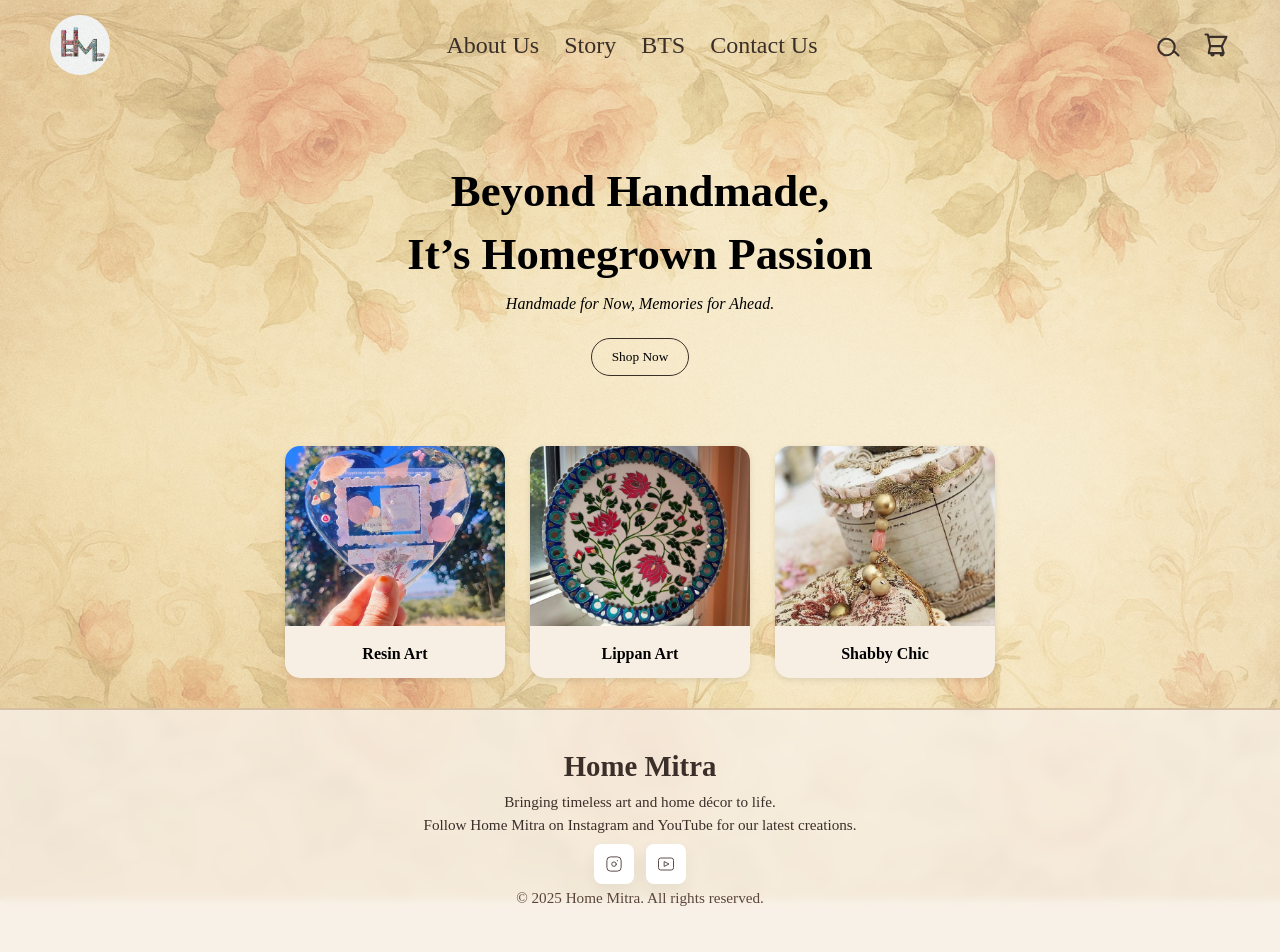
==== commit b668d083: "change in dropdown attachment from cart to search icon" ====
--- a/index.html
+++ b/index.html
@@ -26,15 +26,15 @@
     </nav>
 
     <div class="icons">
-      <!-- Cart Icon -->
-      <svg id="cart-icon" xmlns="http://www.w3.org/2000/svg" fill="none" viewBox="0 0 24 24" stroke-width="1.8"
+
+      <!-- Search Icon -->
+      <svg id="search-icon" xmlns="http://www.w3.org/2000/svg" fill="none" viewBox="0 0 24 24" stroke-width="1.8"
         stroke="currentColor">
         <path stroke-linecap="round" stroke-linejoin="round"
-          d="M3 3h2l.4 2M7 13h10l4-8H5.4M7 13l-1.2 6h12.4L17 13M7 13L5.4 5M17 13l1.6 6M9 21a1 1 0 110-2 1 1 0 010 2zm8 0a1 1 0 110-2 1 1 0 010 2z" />
+          d="M21 21l-4.35-4.35M17 10.5A6.5 6.5 0 104.5 17 6.5 6.5 0 0017 10.5z" />
       </svg>
-
-      <!-- Cart Dropdown -->
-      <div class="cart-dropdown" id="cart-dropdown">
+      <!-- Search Dropdown -->
+      <div class="search-dropdown" id="search-dropdown">
         <h4>Shop by Category</h4>
         <h4>Handmade</h4>
         <ul>
@@ -60,10 +60,10 @@
         </ul>
       </div>
 
-      <!-- Search Icon -->
+      <!-- Cart Icon -->
       <svg xmlns="http://www.w3.org/2000/svg" fill="none" viewBox="0 0 24 24" stroke-width="1.8" stroke="currentColor">
         <path stroke-linecap="round" stroke-linejoin="round"
-          d="M21 21l-4.35-4.35M17 10.5A6.5 6.5 0 104.5 17 6.5 6.5 0 0017 10.5z" />
+          d="M3 3h2l.4 2M7 13h10l4-8H5.4M7 13l-1.2 6h12.4L17 13M7 13L5.4 5M17 13l1.6 6M9 21a1 1 0 110-2 1 1 0 010 2zm8 0a1 1 0 110-2 1 1 0 010 2z" />
       </svg>
 
       <div class="hamburger">
--- a/styles.css
+++ b/styles.css
@@ -80,7 +80,7 @@
     }
 
     /* CART DROPDOWN */
-    .cart-dropdown {
+    .search-dropdown {
       display: none;
       position: absolute;
       top: 40px;
@@ -94,25 +94,25 @@
       z-index: 10;
     }
 
-    .cart-dropdown h4 {
+    .search-dropdown h4 {
       font-size: 1rem;
       margin-bottom: 10px;
       cursor: pointer;
     }
 
-    .cart-dropdown ul {
+    .search-dropdown ul {
       list-style: none;
       margin-left: 10px;
       margin-bottom: 15px;
     }
 
-    .cart-dropdown li {
+    .search-dropdown li {
       margin: 3px 0;
       font-size: 0.95rem;
       cursor: pointer;
     }
 
-    .cart-dropdown li:hover {
+    .search-dropdown li:hover {
       color: #6b4c3b;
     }
 
@@ -218,7 +218,7 @@
         height: 22px;
       }
 
-      .cart-dropdown li {
+      .search-dropdown li {
         font-size: 0.80rem;
       }
     }
